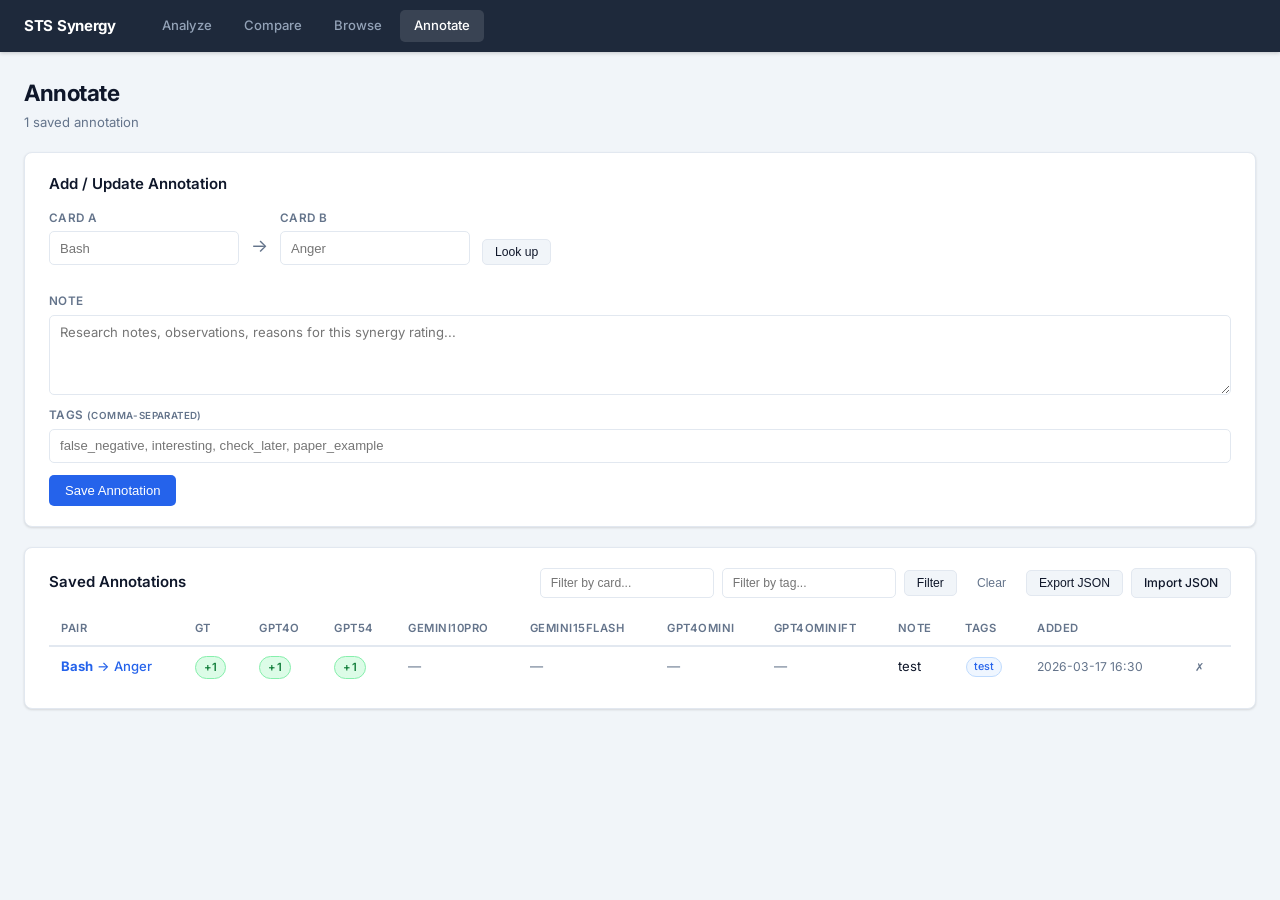
==== docs/annotate.html @ 419ccb71 "feat: Implement static comparison page with metrics and charts - Added a new JavaScript file `compar" ====
<!DOCTYPE html>
<html lang="en">
<head>
  <meta charset="UTF-8">
  <meta name="viewport" content="width=device-width, initial-scale=1.0">
  <title>STS Synergy · Annotate</title>
  <link rel="preconnect" href="https://fonts.googleapis.com">
  <link href="https://fonts.googleapis.com/css2?family=Inter:wght@400;500;600;700&display=swap" rel="stylesheet">
  <link rel="stylesheet" href="static/css/style.css">
</head>
<body>

<nav class="navbar">
  <a class="nav-brand" href="analyze.html">STS Synergy</a>
  <div class="nav-links">
    <a href="analyze.html"  class="nav-link">Analyze</a>
    <a href="compare.html"  class="nav-link">Compare</a>
    <a href="browse.html"   class="nav-link">Browse</a>
    <a href="annotate.html" class="nav-link active">Annotate</a>
  </div>
</nav>

<div class="page-wrap">

  <div class="page-header">
    <div class="page-title-row">
      <h1 class="page-title">Annotate</h1>
      <span class="page-sub" id="ann-sub">0 saved annotations</span>
    </div>
  </div>

  <!-- Add annotation form -->
  <div class="card section-card">
    <h2 class="section-title">Add / Update Annotation</h2>
    <form id="ann-add-form" class="ann-add-form">
      <div class="ann-add-row">
        <div class="ann-add-field">
          <label class="ann-label">Card A</label>
          <input type="text" id="new-card-a" class="ann-input" placeholder="Bash" list="card-list" autocomplete="off">
        </div>
        <div class="ann-add-arrow">→</div>
        <div class="ann-add-field">
          <label class="ann-label">Card B</label>
          <input type="text" id="new-card-b" class="ann-input" placeholder="Anger" list="card-list" autocomplete="off">
        </div>
        <button type="button" class="btn btn-secondary btn-sm" id="lookup-btn">Look up</button>
      </div>

      <!-- Pair preview (shown after lookup) -->
      <div id="pair-preview" class="pair-preview hidden">
        <div class="detail-values" id="preview-values"></div>
      </div>

      <div class="ann-field" style="margin-top:16px;">
        <label class="ann-label">Note</label>
        <textarea id="new-note" class="ann-textarea" rows="3"
                  placeholder="Research notes, observations, reasons for this synergy rating..."></textarea>
      </div>
      <div class="ann-field">
        <label class="ann-label">Tags <small class="text-muted">(comma-separated)</small></label>
        <input type="text" id="new-tags" class="ann-input"
               placeholder="false_negative, interesting, check_later, paper_example">
      </div>
      <div class="ann-actions">
        <button type="submit" class="btn btn-primary">Save Annotation</button>
      </div>
    </form>
  </div>

  <!-- Filter + annotations list -->
  <div class="card section-card">
    <div class="ann-list-header">
      <h2 class="section-title">Saved Annotations</h2>
      <div class="ann-filter-form">
        <input type="text" id="filter-card" class="filter-input filter-input-sm"
               placeholder="Filter by card..." list="card-list">
        <input type="text" id="filter-tag" class="filter-input filter-input-sm"
               placeholder="Filter by tag...">
        <button type="button" class="btn btn-secondary btn-sm" id="filter-ann-btn">Filter</button>
        <button type="button" class="btn btn-ghost btn-sm" id="clear-ann-btn">Clear</button>
        <button type="button" class="btn btn-secondary btn-sm" id="export-btn">Export JSON</button>
        <label class="btn btn-secondary btn-sm" style="cursor:pointer;">
          Import JSON
          <input type="file" id="import-input" accept=".json" style="display:none">
        </label>
      </div>
    </div>

    <div id="ann-table-wrap">
      <div class="empty-state">No annotations yet. Browse card pairs and add notes from the Browse tab.</div>
    </div>
  </div>

  <datalist id="card-list"></datalist>

</div>

<div id="toast" class="toast" role="alert"></div>

<script src="static/js/app.js"></script>
<script src="static/js/annotate-app.js"></script>
</body>
</html>
---- docs/static/css/style.css ----
/* ── Variables ─────────────────────────────────────────────── */
:root {
  --primary:      #2563eb;
  --primary-dark: #1d4ed8;
  --primary-bg:   #eff6ff;
  --bg:           #f1f5f9;
  --surface:      #ffffff;
  --border:       #e2e8f0;
  --border-dark:  #cbd5e1;
  --text:         #0f172a;
  --text-muted:   #64748b;
  --text-sm:      0.8125rem;
  --green:        #16a34a;
  --green-bg:     #f0fdf4;
  --red:          #dc2626;
  --red-bg:       #fef2f2;
  --orange:       #ea580c;
  --nav-h:        52px;
  --radius:       8px;
  --radius-sm:    5px;
  --shadow:       0 1px 3px rgba(0,0,0,.08), 0 1px 2px rgba(0,0,0,.05);
  --shadow-md:    0 4px 12px rgba(0,0,0,.08);
}

/* ── Reset / Base ──────────────────────────────────────────── */
*, *::before, *::after { box-sizing: border-box; margin: 0; padding: 0; }

html { font-size: 15px; }

body {
  font-family: "Inter", -apple-system, BlinkMacSystemFont, "Segoe UI", sans-serif;
  background: var(--bg);
  color: var(--text);
  line-height: 1.5;
  -webkit-font-smoothing: antialiased;
}

a { color: var(--primary); text-decoration: none; }
a:hover { text-decoration: underline; }

/* ── Navbar ────────────────────────────────────────────────── */
.navbar {
  position: sticky; top: 0; z-index: 100;
  display: flex; align-items: center; gap: 32px;
  height: var(--nav-h);
  background: #1e293b;
  padding: 0 24px;
  box-shadow: 0 1px 4px rgba(0,0,0,.2);
}

.nav-brand {
  font-weight: 700; font-size: 1rem;
  color: white; letter-spacing: -0.3px;
  white-space: nowrap;
}

.nav-links { display: flex; gap: 4px; }

.nav-link {
  padding: 6px 14px; border-radius: var(--radius-sm);
  color: #94a3b8; font-size: .875rem; font-weight: 500;
  transition: background .15s, color .15s;
}
.nav-link:hover { background: rgba(255,255,255,.08); color: white; text-decoration: none; }
.nav-link.active { background: rgba(255,255,255,.12); color: white; }

/* ── Page layout ───────────────────────────────────────────── */
.page-wrap {
  max-width: 1400px;
  margin: 0 auto;
  padding: 24px 24px 48px;
  display: flex; flex-direction: column; gap: 20px;
}

.page-header {
  display: flex; align-items: flex-start; justify-content: space-between;
  flex-wrap: wrap; gap: 12px;
}
.page-title-row { display: flex; flex-direction: column; gap: 3px; }
.page-title { font-size: 1.5rem; font-weight: 700; letter-spacing: -0.5px; }
.page-sub { font-size: .875rem; color: var(--text-muted); }

/* Dataset tabs */
.dataset-tabs { display: flex; gap: 6px; flex-wrap: wrap; }
.ds-tab {
  padding: 5px 14px; border-radius: 20px;
  font-size: .8125rem; font-weight: 500;
  background: var(--surface); border: 1px solid var(--border);
  color: var(--text-muted); transition: all .15s;
}
.ds-tab:hover { border-color: var(--primary); color: var(--primary); text-decoration: none; }
.ds-tab.active { background: var(--primary); border-color: var(--primary); color: white; }

/* ── Cards ─────────────────────────────────────────────────── */
.card {
  background: var(--surface);
  border: 1px solid var(--border);
  border-radius: var(--radius);
  box-shadow: var(--shadow);
}

.section-card { padding: 20px 24px; }
.chart-card   { padding: 20px 16px; }
.filter-card  { padding: 16px 20px; }

.section-title {
  font-size: 1rem; font-weight: 600;
  margin-bottom: 14px; color: var(--text);
}

.chart-hint {
  font-size: .8125rem; color: var(--text-muted);
  margin-bottom: 8px; font-style: italic;
}

/* ── Metric cards ──────────────────────────────────────────── */
.metric-row {
  display: grid;
  grid-template-columns: repeat(auto-fill, minmax(150px, 1fr));
  gap: 14px;
}

.metric-card {
  background: var(--surface);
  border: 1px solid var(--border);
  border-radius: var(--radius);
  padding: 16px 18px;
  text-align: center;
  box-shadow: var(--shadow);
}
.metric-value { font-size: 1.6rem; font-weight: 700; letter-spacing: -1px; color: var(--primary); }
.metric-value.accent-red   { color: var(--red); }
.metric-value.accent-green { color: var(--green); }
.metric-label { font-size: .78rem; color: var(--text-muted); margin-top: 4px; font-weight: 500; }

/* ── Chart grid ────────────────────────────────────────────── */
.chart-grid-2 {
  display: grid;
  grid-template-columns: 1fr 1fr;
  gap: 20px;
}
@media (max-width: 900px) { .chart-grid-2 { grid-template-columns: 1fr; } }

/* ── Badges ────────────────────────────────────────────────── */
.badge {
  display: inline-flex; align-items: center; justify-content: center;
  padding: 2px 8px; border-radius: 12px;
  font-size: .75rem; font-weight: 600; letter-spacing: .3px;
  white-space: nowrap;
}
.badge-pos { background: #dcfce7; color: #15803d; border: 1px solid #86efac; }
.badge-neg { background: #fee2e2; color: #b91c1c; border: 1px solid #fca5a5; }
.badge-neu { background: #f1f5f9; color: #475569; border: 1px solid #cbd5e1; }
.badge-lg  { padding: 4px 14px; font-size: .875rem; border-radius: 16px; }
.badge-count { font-size: .75rem; font-weight: 500; color: var(--text-muted); margin-left: 6px; }

/* ── Tables ────────────────────────────────────────────────── */
.table-scroll { overflow-x: auto; }

.data-table {
  width: 100%; border-collapse: collapse;
  font-size: .875rem;
}
.data-table th {
  padding: 8px 12px; text-align: left;
  font-size: .75rem; font-weight: 600;
  color: var(--text-muted); text-transform: uppercase; letter-spacing: .5px;
  border-bottom: 2px solid var(--border);
  white-space: nowrap;
}
.data-table td {
  padding: 9px 12px;
  border-bottom: 1px solid var(--border);
  vertical-align: middle;
}
.data-table tbody tr:last-child td { border-bottom: none; }
.data-table tbody tr:hover { background: #f8fafc; }

.clickable-row { cursor: pointer; }
.clickable-row:hover { background: var(--primary-bg) !important; }

/* Sortable column headers */
.sortable a { color: var(--text-muted); }
.sortable.sorted-asc  a::after { content: " ↑"; color: var(--primary); }
.sortable.sorted-desc a::after { content: " ↓"; color: var(--primary); }

/* ── Accuracy bars ─────────────────────────────────────────── */
.acc-bar-wrap {
  display: flex; align-items: center; gap: 8px;
  min-width: 130px;
}
.acc-bar {
  height: 8px; border-radius: 4px;
  transition: width .3s;
}
.acc-bar-wrap span { font-size: .8125rem; font-weight: 500; white-space: nowrap; }

/* ── Status indicators ─────────────────────────────────────── */
.status-dot { font-size: 1rem; }
.status-dot.correct { color: var(--green); }
.status-dot.wrong   { color: var(--red); }
.ann-indicator { color: var(--primary); font-size: .7rem; }

/* ── Filter bar ────────────────────────────────────────────── */
.filter-form { display: flex; flex-direction: column; gap: 10px; }
.filter-row  { display: flex; flex-wrap: wrap; align-items: flex-end; gap: 12px; }

.filter-group { display: flex; flex-direction: column; gap: 4px; }
.filter-label { font-size: .75rem; font-weight: 600; color: var(--text-muted); text-transform: uppercase; letter-spacing: .4px; }
.filter-select, .filter-input {
  height: 34px; padding: 0 10px;
  border: 1px solid var(--border); border-radius: var(--radius-sm);
  font-size: .875rem; background: var(--surface);
  color: var(--text); outline: none;
  transition: border-color .15s;
}
.filter-select:focus, .filter-input:focus { border-color: var(--primary); }
.filter-input { min-width: 160px; }
.filter-input-sm { height: 30px; min-width: 140px; font-size: .8125rem; }

.filter-toggles { flex-direction: row; align-items: center; gap: 16px; padding-bottom: 2px; }
.toggle-label   { display: flex; align-items: center; gap: 6px; font-size: .875rem; cursor: pointer; white-space: nowrap; }
.toggle-label input { width: 14px; height: 14px; accent-color: var(--primary); }

.filter-actions { flex-direction: row; align-items: flex-end; gap: 8px; }

/* ── Buttons ───────────────────────────────────────────────── */
.btn {
  display: inline-flex; align-items: center; justify-content: center;
  padding: 8px 16px; border-radius: var(--radius-sm);
  font-size: .875rem; font-weight: 500;
  cursor: pointer; border: none; transition: all .15s;
  white-space: nowrap;
}
.btn-primary  { background: var(--primary); color: white; }
.btn-primary:hover  { background: var(--primary-dark); text-decoration: none; color: white; }
.btn-secondary { background: var(--bg); border: 1px solid var(--border); color: var(--text); }
.btn-secondary:hover { border-color: var(--primary); color: var(--primary); text-decoration: none; }
.btn-danger  { background: #fee2e2; border: 1px solid #fca5a5; color: var(--red); }
.btn-danger:hover { background: #fecaca; text-decoration: none; }
.btn-ghost   { background: transparent; color: var(--text-muted); }
.btn-ghost:hover { color: var(--text); text-decoration: none; }
.btn-sm  { padding: 5px 12px; font-size: .8125rem; }
.btn-xs  { padding: 2px 7px; font-size: .75rem; border-radius: 4px; background: none; border: none; cursor: pointer; color: var(--text-muted); }
.btn-xs:hover { color: var(--red); }

/* ── Compare form ──────────────────────────────────────────── */
.compare-form { display: flex; flex-direction: column; gap: 16px; }
.checkbox-group { display: flex; flex-direction: column; gap: 10px; }
.checkbox-label {
  display: flex; align-items: center; gap: 10px;
  padding: 10px 14px; border: 1px solid var(--border);
  border-radius: var(--radius-sm); cursor: pointer;
  transition: border-color .15s, background .15s;
}
.checkbox-label:hover { border-color: var(--primary); background: var(--primary-bg); }
.checkbox-label input[type=checkbox] { width: 15px; height: 15px; accent-color: var(--primary); }
.checkbox-text { display: flex; flex-direction: column; gap: 2px; }
.checkbox-text strong { font-size: .9rem; }
.checkbox-text small  { color: var(--text-muted); font-size: .8125rem; }

/* ── Browse table specifics ────────────────────────────────── */
.browse-table .pair-row { cursor: pointer; }
.browse-table .pair-row:hover { background: var(--primary-bg) !important; }
.browse-table .selected-row { background: #eff6ff !important; }

.table-toolbar {
  display: flex; align-items: center; justify-content: space-between;
  margin-bottom: 12px; flex-wrap: wrap; gap: 10px;
}
.table-count { font-size: .875rem; color: var(--text-muted); }
.per-page-select { display: flex; align-items: center; gap: 4px; font-size: .8125rem; color: var(--text-muted); }
.per-page-opt {
  padding: 2px 7px; border-radius: 4px; font-size: .8125rem;
  color: var(--text-muted);
}
.per-page-opt:hover { background: var(--bg); text-decoration: none; color: var(--text); }
.per-page-opt.active { background: var(--primary); color: white; }

.action-col { width: 36px; text-align: center; }
.note-cell  { max-width: 260px; white-space: nowrap; overflow: hidden; text-overflow: ellipsis; }

/* ── Detail panel ──────────────────────────────────────────── */
.detail-panel {
  border: 2px solid var(--primary);
  border-radius: var(--radius);
  background: var(--surface);
  padding: 20px 24px;
  scroll-margin-top: 70px;
}

.detail-header {
  display: flex; align-items: center; justify-content: space-between;
  margin-bottom: 16px;
}
.detail-pair-name { display: flex; align-items: center; gap: 10px; font-size: 1.1rem; }
.detail-card  { font-weight: 700; }
.detail-arrow { color: var(--text-muted); font-size: 1.2rem; }
.detail-close {
  width: 28px; height: 28px; border-radius: 50%;
  display: flex; align-items: center; justify-content: center;
  font-size: 1.1rem; color: var(--text-muted);
  background: var(--bg); text-decoration: none;
}
.detail-close:hover { background: #fee2e2; color: var(--red); }

.detail-body {
  display: grid; grid-template-columns: 1fr 1fr; gap: 24px;
}
@media (max-width: 700px) { .detail-body { grid-template-columns: 1fr; } }

.detail-values { display: flex; flex-direction: column; gap: 10px; }
.detail-value-row {
  display: flex; align-items: center; gap: 12px;
  padding: 8px 12px; border-radius: var(--radius-sm);
  border: 1px solid var(--border);
}
.detail-truth  { background: #f8fafc; }
.detail-correct { border-color: #86efac; background: var(--green-bg); }
.detail-wrong   { border-color: #fca5a5; background: var(--red-bg); }
.detail-ds-name { font-size: .875rem; font-weight: 600; min-width: 90px; }
.detail-verdict { font-size: .8125rem; font-weight: 500; margin-left: auto; }
.detail-verdict.correct { color: var(--green); }
.detail-verdict.wrong   { color: var(--red); }

/* ── Annotation form ───────────────────────────────────────── */
.annotation-form-wrap { display: flex; flex-direction: column; gap: 12px; }
.ann-form-title { font-size: .9rem; font-weight: 600; color: var(--text); }

.ann-form, .ann-add-form { display: flex; flex-direction: column; gap: 12px; }
.ann-field { display: flex; flex-direction: column; gap: 4px; }
.ann-label { font-size: .78rem; font-weight: 600; color: var(--text-muted); text-transform: uppercase; letter-spacing: .4px; }
.ann-textarea {
  padding: 8px 10px; border: 1px solid var(--border); border-radius: var(--radius-sm);
  font-size: .875rem; font-family: inherit; resize: vertical; min-height: 80px;
  color: var(--text); outline: none; transition: border-color .15s;
}
.ann-textarea:focus { border-color: var(--primary); }
.ann-input {
  height: 34px; padding: 0 10px;
  border: 1px solid var(--border); border-radius: var(--radius-sm);
  font-size: .875rem; color: var(--text); outline: none;
  transition: border-color .15s;
}
.ann-input:focus { border-color: var(--primary); }
.ann-actions { display: flex; gap: 8px; }

.ann-add-row { display: flex; align-items: flex-end; gap: 12px; flex-wrap: wrap; }
.ann-add-field { display: flex; flex-direction: column; gap: 4px; }
.ann-add-arrow { font-size: 1.2rem; color: var(--text-muted); padding-bottom: 6px; }

/* ── Annotation list ───────────────────────────────────────── */
.ann-list-header { display: flex; align-items: center; justify-content: space-between; margin-bottom: 14px; flex-wrap: wrap; gap: 10px; }
.ann-list-header .section-title { margin-bottom: 0; }
.ann-filter-form { display: flex; align-items: center; gap: 8px; flex-wrap: wrap; }

.ann-table td { vertical-align: middle; }
.pair-link { font-weight: 500; }
.pair-link:hover { text-decoration: underline; }

.tag-chip {
  display: inline-block; padding: 1px 7px;
  background: #eff6ff; color: var(--primary);
  border: 1px solid #bfdbfe; border-radius: 10px;
  font-size: .72rem; font-weight: 500; white-space: nowrap;
  margin: 1px;
}

.pair-preview {
  padding: 12px; border: 1px solid var(--border);
  border-radius: var(--radius-sm); margin-top: 4px;
}
.pair-preview.hidden { display: none; }

/* ── Pagination ────────────────────────────────────────────── */
.pagination {
  display: flex; align-items: center; gap: 4px;
  margin-top: 16px; flex-wrap: wrap;
}
.page-btn {
  padding: 5px 11px; border: 1px solid var(--border);
  border-radius: var(--radius-sm); font-size: .8125rem;
  color: var(--text-muted); background: var(--surface);
}
.page-btn:hover { border-color: var(--primary); color: var(--primary); text-decoration: none; }
.page-btn.active { background: var(--primary); border-color: var(--primary); color: white; }

/* ── Color utilities ───────────────────────────────────────── */
.text-green  { color: var(--green); }
.text-red    { color: var(--red); }
.text-muted  { color: var(--text-muted); }
.text-sm     { font-size: var(--text-sm); }
.empty-state { padding: 32px; text-align: center; color: var(--text-muted); font-size: .9rem; }

/* ── Toast ─────────────────────────────────────────────────── */
.toast {
  position: fixed; bottom: 24px; right: 24px; z-index: 1000;
  padding: 10px 18px; border-radius: var(--radius);
  font-size: .875rem; font-weight: 500;
  box-shadow: var(--shadow-md);
  opacity: 0; transform: translateY(8px);
  transition: opacity .2s, transform .2s;
  pointer-events: none;
}
.toast.show { opacity: 1; transform: translateY(0); pointer-events: auto; }
.toast.success { background: #f0fdf4; color: #15803d; border: 1px solid #86efac; }
.toast.error   { background: #fef2f2; color: #b91c1c; border: 1px solid #fca5a5; }

/* ── Correctness filter dropdown ───────────────────────────── */
.corr-wrap { position: relative; }

.corr-panel {
  display: none;
  position: absolute; top: calc(100% + 6px); left: 0; z-index: 200;
  background: white; border: 1px solid var(--border);
  border-radius: var(--radius); box-shadow: var(--shadow-md);
  padding: 10px; min-width: 220px;
}
.corr-panel.open { display: block; }

.corr-row {
  display: flex; align-items: center; gap: 8px;
  padding: 4px 0;
}
.corr-name {
  flex: 1; font-size: .8rem; font-weight: 500;
  color: var(--text-primary); white-space: nowrap;
  overflow: hidden; text-overflow: ellipsis;
}
.corr-state-btn {
  width: 28px; height: 28px; border-radius: 6px;
  border: 1.5px solid var(--border); background: var(--bg-secondary);
  cursor: pointer; font-size: .85rem; font-weight: 700;
  display: flex; align-items: center; justify-content: center;
  transition: all .15s; flex-shrink: 0;
}
.corr-state-btn.state-ok  { background: #f0fdf4; border-color: #86efac; color: #16a34a; }
.corr-state-btn.state-err { background: #fef2f2; border-color: #fca5a5; color: #dc2626; }
.corr-state-btn.state-any { color: var(--text-muted); }
.corr-state-btn:hover { border-color: var(--primary); }

.corr-footer {
  display: flex; gap: 6px; margin-top: 8px;
  padding-top: 8px; border-top: 1px solid var(--border);
}

/* ── Correctness column in browse table ────────────────────── */
.corr-col { white-space: nowrap; }
.corr-col-header { white-space: nowrap; }

.c-icon {
  display: inline-block; width: 16px; text-align: center;
  font-size: .75rem; font-weight: 700; cursor: default;
}
.c-icon.c-ok  { color: #16a34a; }
.c-icon.c-err { color: #dc2626; }
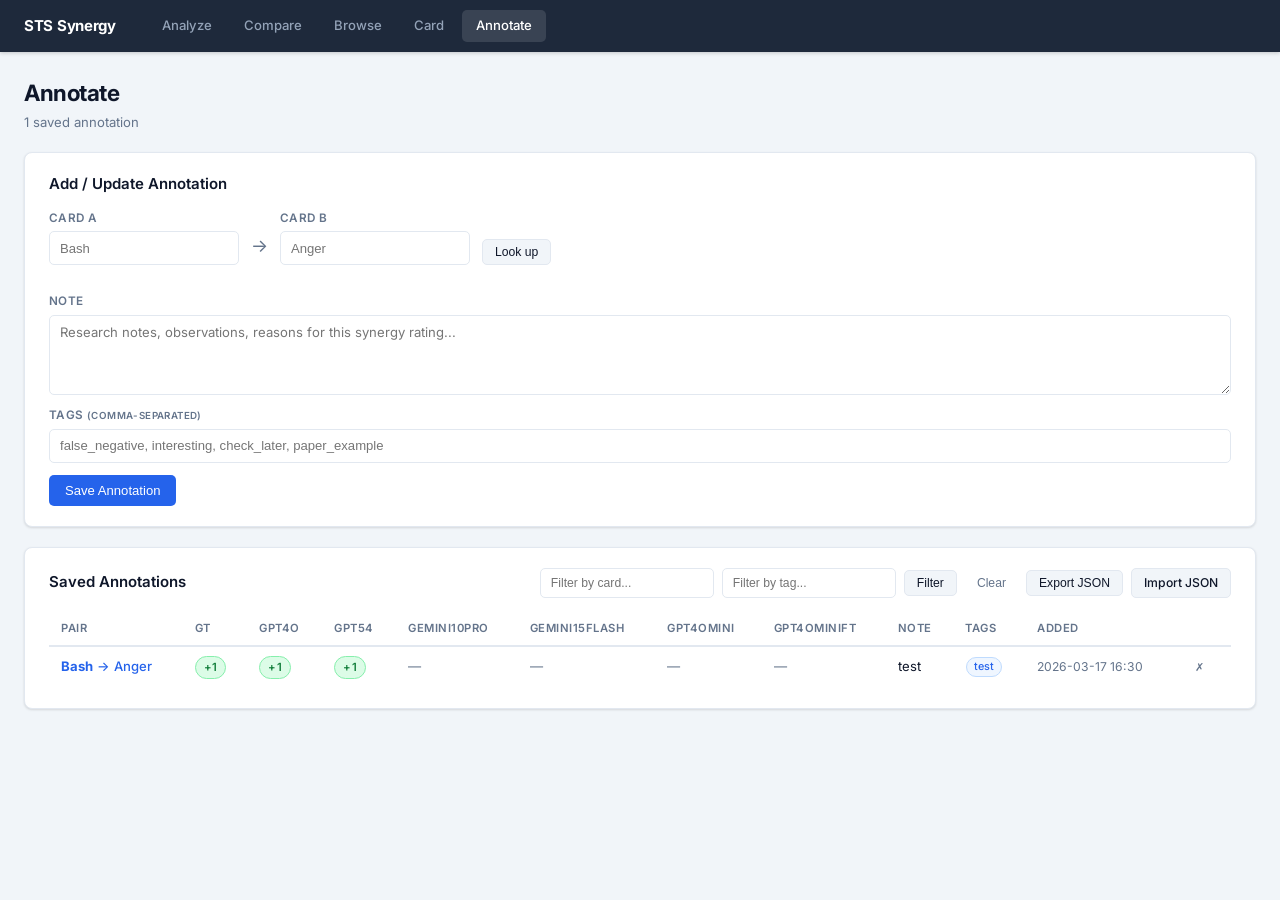
==== commit 837719e3: "feat: Add card profile page with fused and separate views for model comparisons - Implemented `card_" ====
--- a/docs/annotate.html
+++ b/docs/annotate.html
@@ -16,6 +16,7 @@
     <a href="analyze.html"  class="nav-link">Analyze</a>
     <a href="compare.html"  class="nav-link">Compare</a>
     <a href="browse.html"   class="nav-link">Browse</a>
+    <a href="card.html"     class="nav-link">Card</a>
     <a href="annotate.html" class="nav-link active">Annotate</a>
   </div>
 </nav>
--- a/docs/static/css/style.css
+++ b/docs/static/css/style.css
@@ -449,8 +449,66 @@
 .corr-col-header { white-space: nowrap; }
 
 .c-icon {
-  display: inline-block; width: 16px; text-align: center;
-  font-size: .75rem; font-weight: 700; cursor: default;
-}
-.c-icon.c-ok  { color: #16a34a; }
-.c-icon.c-err { color: #dc2626; }
+  display: inline-block; width: 20px; text-align: center;
+  font-size: .72rem; font-weight: 700; cursor: default;
+}
+.c-icon.c-ok    { color: #16a34a; }
+.c-icon.c-err   { color: #dc2626; }
+.c-icon.c-under { color: #7c3aed; }
+.c-icon.c-over  { color: #ea580c; }
+
+/* ── New correctness states ────────────────────────────────── */
+.corr-state-btn.state-under { background: #f5f3ff; border-color: #c4b5fd; color: #7c3aed; }
+.corr-state-btn.state-over  { background: #fff7ed; border-color: #fed7aa; color: #ea580c; }
+
+/* ── Prediction filter — same structure as corr-filter ──────── */
+.pred-wrap { position: relative; }
+.pred-panel {
+  display: none;
+  position: absolute; top: calc(100% + 6px); left: 0; z-index: 200;
+  background: white; border: 1px solid var(--border);
+  border-radius: var(--radius); box-shadow: var(--shadow-md);
+  padding: 10px; min-width: 220px;
+}
+.pred-panel.open { display: block; }
+.pred-row {
+  display: flex; align-items: center; gap: 8px;
+  padding: 4px 0;
+}
+.pred-name {
+  flex: 1; font-size: .8rem; font-weight: 500;
+  color: var(--text-primary); white-space: nowrap;
+  overflow: hidden; text-overflow: ellipsis;
+}
+.pred-state-btn {
+  width: 28px; height: 28px; border-radius: 6px;
+  border: 1.5px solid var(--border); background: var(--bg-secondary);
+  cursor: pointer; font-size: .75rem; font-weight: 700;
+  display: flex; align-items: center; justify-content: center;
+  transition: all .15s; flex-shrink: 0;
+}
+.pred-state-btn.state-pos  { background: #f0fdf4; border-color: #86efac; color: #16a34a; }
+.pred-state-btn.state-neu  { background: #f8fafc; border-color: #94a3b8; color: #475569; }
+.pred-state-btn.state-neg  { background: #fef2f2; border-color: #fca5a5; color: #dc2626; }
+.pred-state-btn.state-any  { color: var(--text-muted); }
+.pred-state-btn:hover { border-color: var(--primary); }
+.pred-footer {
+  display: flex; gap: 6px; margin-top: 8px;
+  padding-top: 8px; border-top: 1px solid var(--border);
+}
+
+/* ── Card profile page ──────────────────────────────────────── */
+.role-toggle { display: flex; gap: 4px; }
+.model-toggle-group { display: flex; flex-wrap: wrap; gap: 4px; }
+
+/* ── Browse pagination improvements ────────────────────────── */
+.page-jump-wrap { display: inline-flex; align-items: center; gap: 4px; font-size: .875rem; color: var(--text-secondary); }
+.page-jump-input {
+  width: 4ch; text-align: center; padding: 2px 4px;
+  border: 1px solid var(--border); border-radius: 4px;
+  font-size: .875rem; font-family: inherit;
+  background: var(--bg-secondary);
+}
+.page-jump-input:focus { outline: none; border-color: var(--primary); background: white; }
+.page-btn-first, .page-btn-last { font-weight: 700; }
+.page-btn.disabled { pointer-events: none; opacity: 0.4; }
